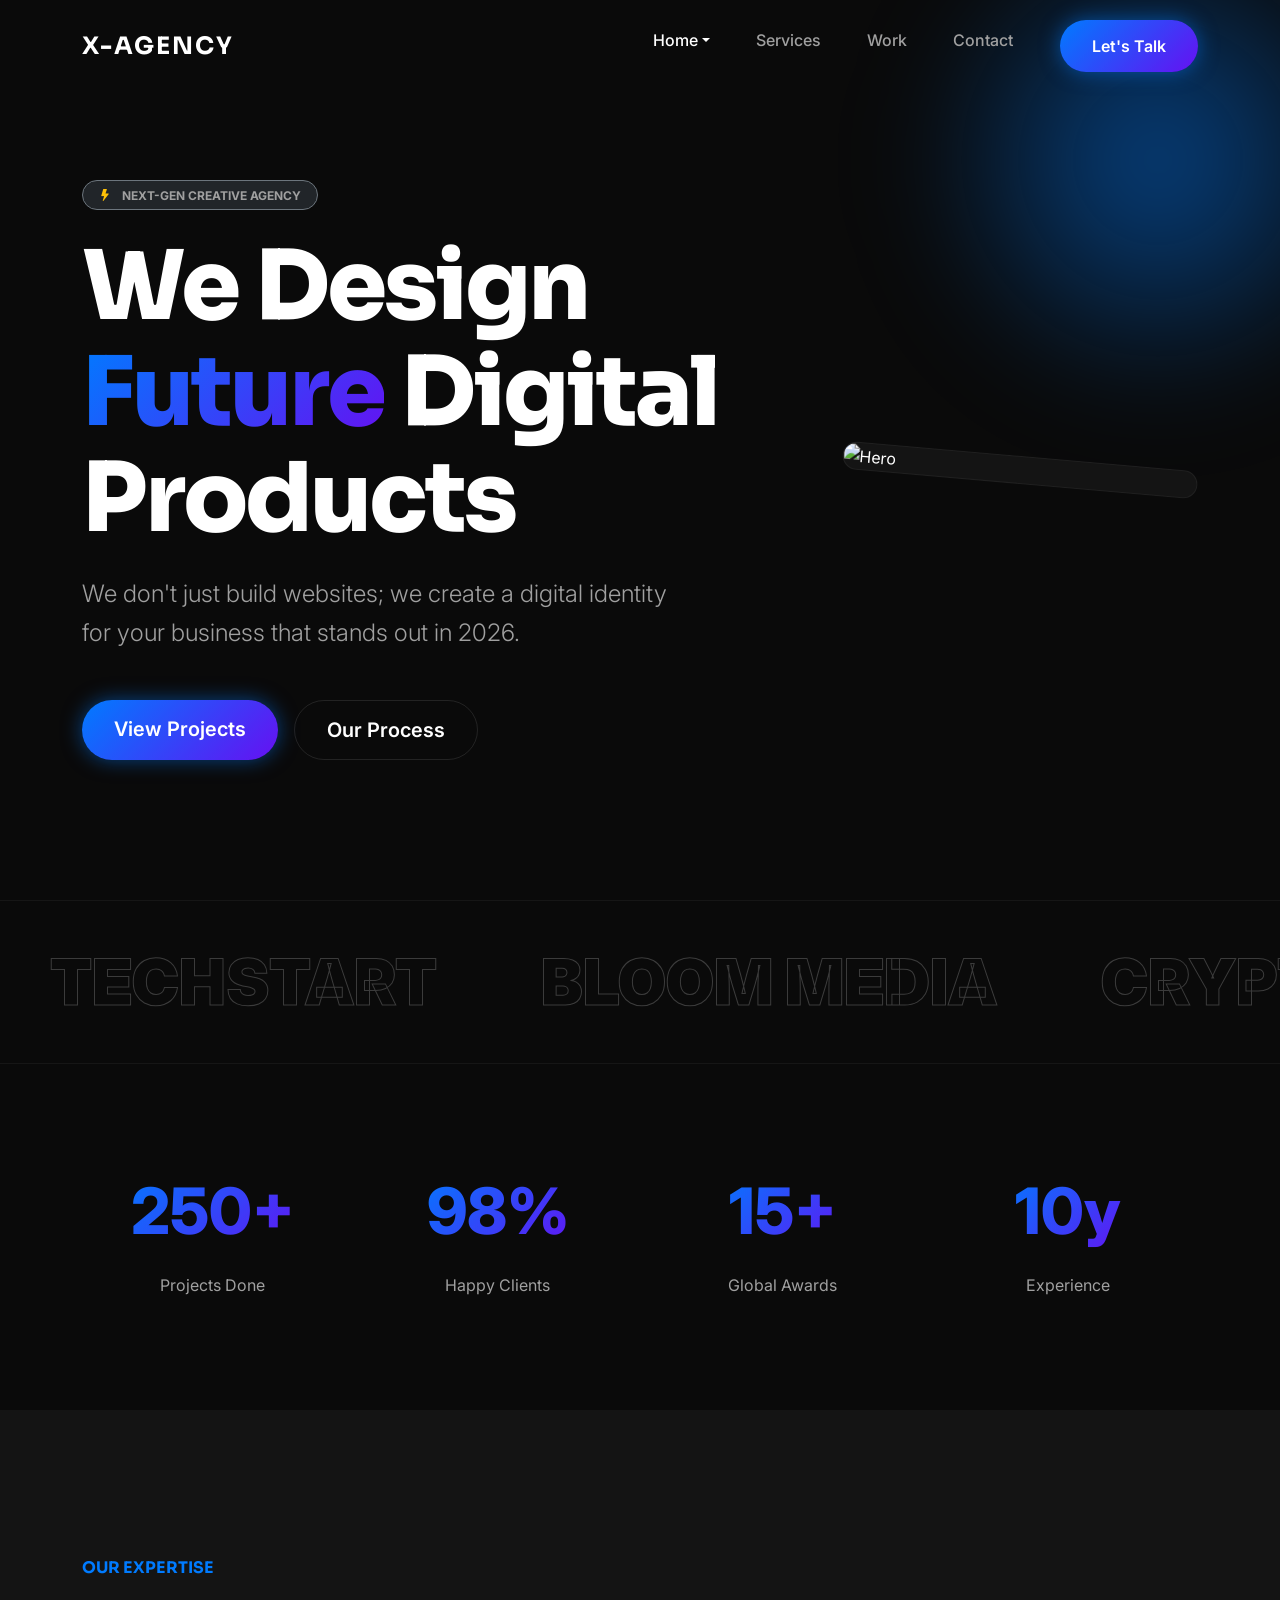
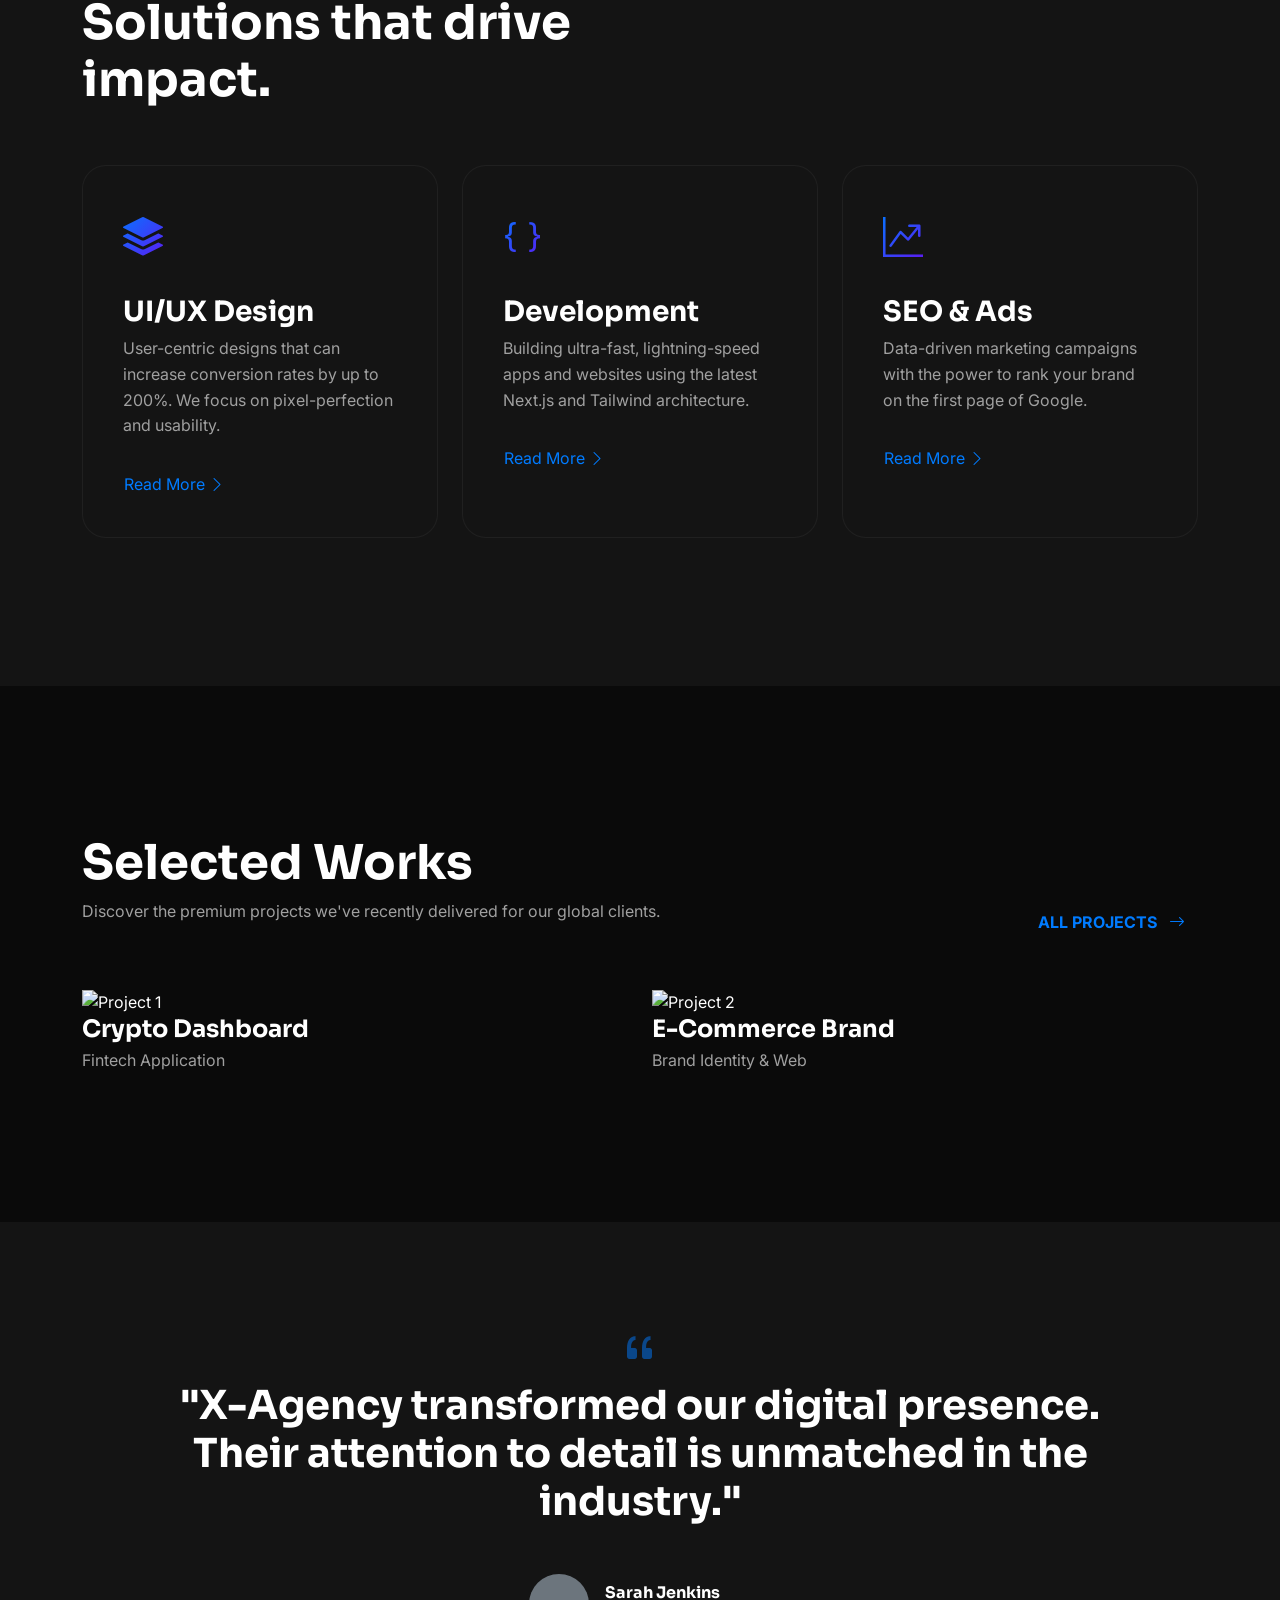
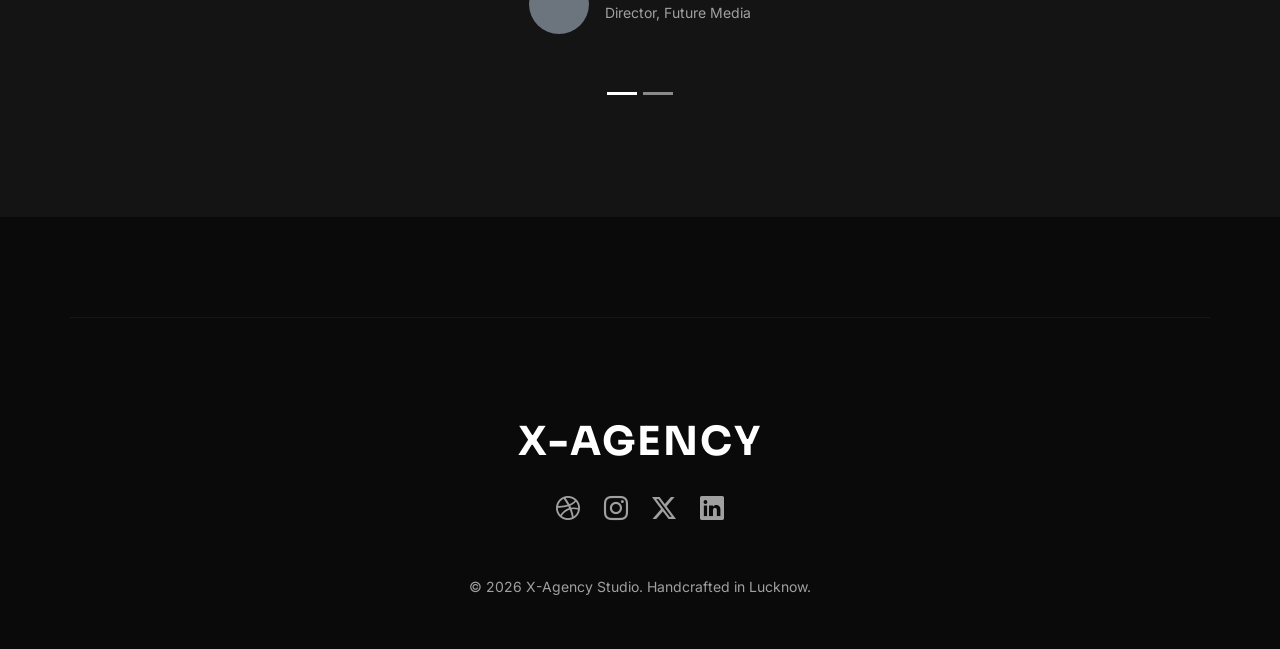
==== index.html @ a98fab05 "pages are created" ====
<!DOCTYPE html>
<html lang="en">
<head>
    <meta charset="UTF-8">
    <meta name="viewport" content="width=device-width, initial-scale=1.0">
    <title>X-Agency | Premium Creative Studio</title>
    
    <!-- Bootstrap 5 CSS (Local) -->
    <link href="assets/vendor/css/bootstrap.min.css" rel="stylesheet">
    
    <!-- Google Fonts: Inter & Sora -->
    <link href="https://fonts.googleapis.com/css2?family=Inter:wght@300;400;600&family=Sora:wght@400;700;800&display=swap" rel="stylesheet">
    
    <!-- Bootstrap Icons -->
    <link rel="stylesheet" href="https://cdn.jsdelivr.net/npm/bootstrap-icons@1.11.1/font/bootstrap-icons.css">

    <!-- Custom CSS (External) -->
    <link rel="stylesheet" href="assets/css/style.css">
</head>
<body>

    <!-- Transparent Navbar -->
    <nav class="navbar navbar-expand-lg fixed-top" id="mainNav">
        <div class="container">
            <a class="navbar-brand" href="index.html">X-AGENCY</a>
            <button class="navbar-toggler border-0 shadow-none" type="button" data-bs-toggle="collapse" data-bs-target="#navbarNav">
                <i class="bi bi-list text-white fs-1"></i>
            </button>
            <div class="collapse navbar-collapse" id="navbarNav">
                <ul class="navbar-nav ms-auto">
                    <li class="nav-item dropdown">
                        <a class="nav-link dropdown-toggle active" href="#" role="button" data-bs-toggle="dropdown">Home</a>
                        <ul class="dropdown-menu">
                            <li><a class="dropdown-item" href="index.html">V1 - Modern Classic</a></li>
                            <li><a class="dropdown-item" href="index-v2.html">V2 - Bold Minimalist</a></li>
                            <li><a class="dropdown-item" href="index-v3.html">V3 - Cyber Tech</a></li>
                        </ul>
                    </li>
                    <li class="nav-item"><a class="nav-link" href="services.html">Services</a></li>
                    <li class="nav-item"><a class="nav-link" href="work.html">Work</a></li>
                    <li class="nav-item"><a class="nav-link" href="contact.html">Contact</a></li>
                    <li class="nav-item ms-lg-4">
                        <a class="btn btn-glow" href="contact.html">Let's Talk</a>
                    </li>
                </ul>
            </div>
        </div>
    </nav>

    <!-- Hero Section -->
    <section class="hero-section" id="home">
        <div class="container">
            <div class="row align-items-center">
                <div class="col-lg-8">
                    <div class="badge bg-dark border border-secondary px-3 py-2 rounded-pill mb-4 text-uppercase fw-bold text-dim reveal">
                        <i class="bi bi-lightning-fill text-warning me-2"></i> Next-Gen Creative Agency
                    </div>
                    <h1 class="hero-title mb-4 reveal">We Design <span class="gradient-text">Future</span> Digital Products</h1>
                    <p class="lead text-dim mb-5 fs-4 reveal" style="max-width: 600px;">
                        We don't just build websites; we create a digital identity for your business that stands out in 2026.
                    </p>
                    <div class="d-flex flex-wrap gap-3 reveal">
                        <a href="work.html" class="btn btn-glow btn-lg">View Projects</a>
                        <a href="services.html" class="btn btn-outline-custom btn-lg">Our Process</a>
                    </div>
                </div>
                <div class="col-lg-4 d-none d-lg-block">
                    <div class="animate-floating">
                        <div class="card-modern p-0 overflow-hidden" style="border-radius: 40px; transform: rotate(5deg);">
                            <img src="https://images.unsplash.com/photo-1581091226825-a6a2a5aee158?auto=format&fit=crop&w=600&q=80" class="img-fluid" alt="Hero">
                        </div>
                    </div>
                </div>
            </div>
        </div>
    </section>

    <!-- Partners Marquee -->
    <div class="marquee-container">
        <div class="marquee-content">
            <span class="marquee-item">TechStart</span>
            <span class="marquee-item">Bloom Media</span>
            <span class="marquee-item">CryptoPay</span>
            <span class="marquee-item">NextGen</span>
            <span class="marquee-item">Vantix</span>
            <span class="marquee-item">CloudNine</span>
            <!-- Repeat for seamless loop -->
            <span class="marquee-item">TechStart</span>
            <span class="marquee-item">Bloom Media</span>
            <span class="marquee-item">CryptoPay</span>
            <span class="marquee-item">NextGen</span>
        </div>
    </div>

    <!-- Stats Section -->
    <section class="py-5">
        <div class="container py-5">
            <div class="row g-4">
                <div class="col-md-3 col-6 reveal">
                    <div class="stat-box">
                        <div class="stat-number gradient-text">250+</div>
                        <p class="text-dim">Projects Done</p>
                    </div>
                </div>
                <div class="col-md-3 col-6 reveal" style="transition-delay: 0.1s;">
                    <div class="stat-box">
                        <div class="stat-number gradient-text">98%</div>
                        <p class="text-dim">Happy Clients</p>
                    </div>
                </div>
                <div class="col-md-3 col-6 reveal" style="transition-delay: 0.2s;">
                    <div class="stat-box">
                        <div class="stat-number gradient-text">15+</div>
                        <p class="text-dim">Global Awards</p>
                    </div>
                </div>
                <div class="col-md-3 col-6 reveal" style="transition-delay: 0.3s;">
                    <div class="stat-box">
                        <div class="stat-number gradient-text">10y</div>
                        <p class="text-dim">Experience</p>
                    </div>
                </div>
            </div>
        </div>
    </section>

    <!-- Services Section -->
    <section id="services" class="bg-card">
        <div class="container py-5">
            <div class="row mb-5 reveal">
                <div class="col-lg-6">
                    <h6 class="text-primary text-uppercase fw-bold mb-3">Our Expertise</h6>
                    <h2 class="display-5 fw-bold">Solutions that drive impact.</h2>
                </div>
            </div>
            <div class="row g-4">
                <div class="col-md-4 reveal">
                    <div class="card-modern">
                        <i class="bi bi-stack icon-gradient"></i>
                        <h3>UI/UX Design</h3>
                        <p class="text-dim">User-centric designs that can increase conversion rates by up to 200%. We focus on pixel-perfection and usability.</p>
                        <a href="services.html" class="btn btn-link text-primary p-0 mt-3 text-decoration-none">Read More <i class="bi bi-chevron-right"></i></a>
                    </div>
                </div>
                <div class="col-md-4 reveal" style="transition-delay: 0.1s;">
                    <div class="card-modern">
                        <i class="bi bi-braces icon-gradient"></i>
                        <h3>Development</h3>
                        <p class="text-dim">Building ultra-fast, lightning-speed apps and websites using the latest Next.js and Tailwind architecture.</p>
                        <a href="services.html" class="btn btn-link text-primary p-0 mt-3 text-decoration-none">Read More <i class="bi bi-chevron-right"></i></a>
                    </div>
                </div>
                <div class="col-md-4 reveal" style="transition-delay: 0.2s;">
                    <div class="card-modern">
                        <i class="bi bi-graph-up-arrow icon-gradient"></i>
                        <h3>SEO & Ads</h3>
                        <p class="text-dim">Data-driven marketing campaigns with the power to rank your brand on the first page of Google.</p>
                        <a href="services.html" class="btn btn-link text-primary p-0 mt-3 text-decoration-none">Read More <i class="bi bi-chevron-right"></i></a>
                    </div>
                </div>
            </div>
        </div>
    </section>

    <!-- Work Section -->
    <section id="work">
        <div class="container py-5">
            <div class="d-flex justify-content-between align-items-end mb-5 reveal">
                <div>
                    <h2 class="display-5 fw-bold">Selected Works</h2>
                    <p class="text-dim">Discover the premium projects we've recently delivered for our global clients.</p>
                </div>
                <a href="work.html" class="btn btn-link text-primary text-decoration-none fw-bold d-none d-md-block">ALL PROJECTS <i class="bi bi-arrow-right ms-2"></i></a>
            </div>
            <div class="row g-4">
                <div class="col-md-6 reveal">
                    <div class="work-box">
                        <img src="https://images.unsplash.com/photo-1460925895917-afdab827c52f?auto=format&fit=crop&w=800&q=80" class="work-img" alt="Project 1">
                        <div class="work-info">
                            <h4 class="mb-1">Crypto Dashboard</h4>
                            <p class="text-dim mb-0">Fintech Application</p>
                        </div>
                    </div>
                </div>
                <div class="col-md-6 reveal" style="transition-delay: 0.2s;">
                    <div class="work-box">
                        <img src="https://images.unsplash.com/photo-1558655146-d09347e92766?auto=format&fit=crop&w=800&q=80" class="work-img" alt="Project 2">
                        <div class="work-info">
                            <h4 class="mb-1">E-Commerce Brand</h4>
                            <p class="text-dim mb-0">Brand Identity & Web</p>
                        </div>
                    </div>
                </div>
            </div>
        </div>
    </section>

    <!-- Testimonials Slider -->
    <section class="py-5 bg-card">
        <div class="container py-5">
            <div id="testimonialCarousel" class="carousel slide" data-bs-ride="carousel">
                <div class="carousel-inner">
                    <div class="carousel-item active">
                        <div class="text-center px-lg-5">
                            <i class="bi bi-quote fs-1 text-primary opacity-50"></i>
                            <h2 class="display-6 fw-bold mb-4">"X-Agency transformed our digital presence. Their attention to detail is unmatched in the industry."</h2>
                            <div class="d-flex align-items-center justify-content-center mt-5">
                                <div class="rounded-circle bg-secondary me-3" style="width: 60px; height: 60px;"></div>
                                <div class="text-start">
                                    <h6 class="mb-0 fw-bold">Sarah Jenkins</h6>
                                    <p class="text-dim small mb-0">Director, Future Media</p>
                                </div>
                            </div>
                        </div>
                    </div>
                    <div class="carousel-item">
                        <div class="text-center px-lg-5">
                            <i class="bi bi-quote fs-1 text-primary opacity-50"></i>
                            <h2 class="display-6 fw-bold mb-4">"The team delivered beyond our expectations. Our revenue increased by 40% after the launch."</h2>
                            <div class="d-flex align-items-center justify-content-center mt-5">
                                <div class="rounded-circle bg-secondary me-3" style="width: 60px; height: 60px;"></div>
                                <div class="text-start">
                                    <h6 class="mb-0 fw-bold">Mark Thompson</h6>
                                    <p class="text-dim small mb-0">Founder, NeoBank</p>
                                </div>
                            </div>
                        </div>
                    </div>
                </div>
                <div class="carousel-indicators position-relative mt-5">
                    <button type="button" data-bs-target="#testimonialCarousel" data-bs-slide-to="0" class="active"></button>
                    <button type="button" data-bs-target="#testimonialCarousel" data-bs-slide-to="1"></button>
                </div>
            </div>
        </div>
    </section>

    <!-- Footer -->
    <footer class="container text-center">
        <h2 class="navbar-brand fs-1 mb-4">X-AGENCY</h2>
        <div class="mb-5 d-flex justify-content-center gap-4">
            <a href="#" class="text-dim fs-4"><i class="bi bi-dribbble"></i></a>
            <a href="#" class="text-dim fs-4"><i class="bi bi-instagram"></i></a>
            <a href="#" class="text-dim fs-4"><i class="bi bi-twitter-x"></i></a>
            <a href="#" class="text-dim fs-4"><i class="bi bi-linkedin"></i></a>
        </div>
        <p class="text-dim small mb-0">&copy; 2026 X-Agency Studio. Handcrafted in Lucknow.</p>
    </footer>

    <!-- Scripts -->
    <script src="assets/vendor/js/jquery.min.js"></script>
    <script src="assets/vendor/js/bootstrap.bundle.min.js"></script>
    <script src="assets/js/script.js"></script>
</body>
</html>
---- assets/css/style.css ----
/* 
--------------------------------------------------------------------------------
[Table of contents]
1. Variables & Base
2. Typography
3. Global Utilities
4. Components (Buttons, Cards, Badges)
5. Animations
6. Layout Sections (Navbar, Hero, Footer)
7. Specific Variants (Minimalist, Cyber)
8. Responsive
--------------------------------------------------------------------------------
*/

:root {
    --bg-dark: #0a0a0a;
    --bg-card: #141414;
    --primary: #007bff;
    --primary-glow: rgba(0, 123, 255, 0.5);
    --secondary: #6610f2;
    --text-main: #ffffff;
    --text-dim: #a0a0a0;
    --gradient: linear-gradient(135deg, #007bff 0%, #6610f2 100%);
    --font-main: 'Inter', sans-serif;
    --font-heading: 'Sora', sans-serif;
    --transition: all 0.4s cubic-bezier(0.165, 0.84, 0.44, 1);
    --border: rgba(255, 255, 255, 0.05);
}

/* 1. Variables & Base */
* {
    margin: 0;
    padding: 0;
    box-sizing: border-box;
}

body {
    background-color: var(--bg-dark);
    color: var(--text-main);
    font-family: var(--font-main);
    overflow-x: hidden;
    line-height: 1.6;
}

/* Noise Texture Overlay */
body::before {
    content: "";
    position: fixed;
    top: 0; left: 0; width: 100%; height: 100%;
    background-image: url("https://grainy-gradients.vercel.app/noise.svg");
    opacity: 0.05;
    z-index: 9999;
    pointer-events: none;
}

/* 2. Typography */
h1, h2, h3, h4, h5, h6, .navbar-brand {
    font-family: var(--font-heading);
    font-weight: 700;
}

.gradient-text {
    background: var(--gradient);
    -webkit-background-clip: text;
    -webkit-text-fill-color: transparent;
    display: inline-block;
}

.text-dim { color: var(--text-dim) !important; }
.text-primary { color: var(--primary) !important; }

/* 3. Global Utilities */
section { padding: 100px 0; }
.bg-card { background-color: var(--bg-card); }
.py-10 { padding-top: 100px; padding-bottom: 100px; }

/* 4. Components */
/* Navbar */
.navbar {
    padding: 20px 0;
    transition: var(--transition);
    background: transparent;
}

.navbar.scrolled {
    padding: 15px 0;
    background: rgba(10, 10, 10, 0.8);
    backdrop-filter: blur(15px);
    border-bottom: 1px solid var(--border);
}

.navbar-brand {
    font-size: 1.5rem;
    letter-spacing: 2px;
    color: #fff !important;
}

/* Dropdown on Hover */
@media (min-width: 992px) {
    .nav-item.dropdown:hover .dropdown-menu {
        display: block;
        margin-top: 0;
        opacity: 1;
        visibility: visible;
        transform: translateY(0);
    }
    
    .dropdown-menu {
        display: block;
        opacity: 0;
        visibility: hidden;
        transform: translateY(10px);
        transition: var(--transition);
        background: var(--bg-card);
        border: 1px solid var(--border);
        border-radius: 12px;
        padding: 10px;
    }
}

.dropdown-item {
    color: var(--text-dim);
    border-radius: 8px;
    padding: 10px 20px;
    transition: var(--transition);
}

.dropdown-item:hover {
    background: var(--gradient);
    color: white;
}

.nav-link {
    color: var(--text-dim) !important;
    font-weight: 500;
    margin: 0 15px;
    transition: var(--transition);
}

.nav-link:hover, .nav-link.active {
    color: var(--text-main) !important;
}

/* Buttons */
.btn-glow {
    background: var(--gradient);
    color: white;
    border: none;
    padding: 14px 32px;
    border-radius: 50px;
    font-weight: 600;
    transition: var(--transition);
    box-shadow: 0 0 20px var(--primary-glow);
    position: relative;
    z-index: 1;
}

.btn-glow:hover {
    transform: translateY(-3px);
    box-shadow: 0 0 30px var(--primary-glow);
    color: white;
}

.btn-outline-custom {
    border: 1px solid rgba(255, 255, 255, 0.1);
    color: white;
    padding: 14px 32px;
    border-radius: 50px;
    font-weight: 600;
    transition: var(--transition);
}

.btn-outline-custom:hover {
    background: rgba(255, 255, 255, 0.05);
    border-color: rgba(255, 255, 255, 0.3);
    color: white;
}

/* Cards */
.card-modern {
    background: var(--bg-card);
    border: 1px solid var(--border);
    padding: 40px;
    border-radius: 24px;
    height: 100%;
    transition: var(--transition);
    position: relative;
    overflow: hidden;
}

.card-modern:hover {
    transform: translateY(-10px);
    border-color: rgba(0, 123, 255, 0.3);
    box-shadow: 0 20px 40px rgba(0, 0, 0, 0.4);
}

.card-modern::after {
    content: "";
    position: absolute;
    top: -50%; right: -50%; width: 100%; height: 100%;
    background: radial-gradient(circle, var(--primary-glow) 0%, transparent 70%);
    opacity: 0;
    transition: var(--transition);
}

.card-modern:hover::after { opacity: 0.1; }

.icon-gradient {
    font-size: 2.5rem;
    background: var(--gradient);
    -webkit-background-clip: text;
    -webkit-text-fill-color: transparent;
    margin-bottom: 25px;
    display: inline-block;
}

/* 5. Animations */
.reveal {
    opacity: 0;
    transform: translateY(30px);
    transition: all 0.8s ease-out;
}

.reveal.active {
    opacity: 1;
    transform: translateY(0);
}

@keyframes floating {
    0% { transform: translateY(0px); }
    50% { transform: translateY(-15px); }
    100% { transform: translateY(0px); }
}

.animate-floating { animation: floating 3s ease-in-out infinite; }

@keyframes marquee {
    0% { transform: translateX(0); }
    100% { transform: translateX(-50%); }
}

.marquee-container {
    overflow: hidden;
    white-space: nowrap;
    padding: 30px 0;
    border-top: 1px solid var(--border);
    border-bottom: 1px solid var(--border);
}

.marquee-content {
    display: inline-block;
    animation: marquee 20s linear infinite;
}

.marquee-item {
    display: inline-block;
    padding: 0 50px;
    font-size: 4rem;
    font-weight: 900;
    text-transform: uppercase;
    opacity: 0.2;
    -webkit-text-stroke: 1px white;
    color: transparent;
}

/* 6. Layout Sections */
/* Hero V1 */
.hero-section {
    min-height: 100vh;
    display: flex;
    align-items: center;
    padding-top: 140px;
    padding-bottom: 100px;
    position: relative;
    overflow: hidden;
}

.hero-section::before {
    content: '';
    position: absolute;
    top: -10%; right: -10%; width: 500px; height: 500px;
    background: radial-gradient(circle, var(--primary-glow) 0%, transparent 70%);
    z-index: -1;
    filter: blur(50px);
}

.hero-title {
    font-size: clamp(3.5rem, 8vw, 6rem);
    line-height: 1.1;
    letter-spacing: -3px;
    font-weight: 900;
}

/* 7. Specific Variants */
/* Minimalist V2 (Moved from index-v2.html) */
.hero-v2 {
    height: 100vh;
    display: flex;
    align-items: center;
    justify-content: center;
    text-align: center;
    background: radial-gradient(circle at center, #1a1a1a 0%, #0a0a0a 100%);
}

.hero-v2 h1 {
    font-size: clamp(3.5rem, 12vw, 8rem);
    font-weight: 900;
    line-height: 0.9;
    letter-spacing: -4px;
    text-transform: uppercase;
}

.floating-badge {
    display: inline-block;
    background: rgba(255,255,255,0.05);
    border: 1px solid rgba(255,255,255,0.1);
    padding: 10px 20px;
    border-radius: 50px;
    backdrop-filter: blur(5px);
    margin-bottom: 30px;
}

/* Cyber Tech V3 */
.hero-v3 {
    height: 100vh;
    display: flex;
    align-items: center;
    position: relative;
    background-image: 
        linear-gradient(rgba(0, 123, 255, 0.05) 1px, transparent 1px),
        linear-gradient(90deg, rgba(0, 123, 255, 0.05) 1px, transparent 1px);
    background-size: 50px 50px;
}

.cyber-accent {
    color: #00ffcc;
    text-shadow: 0 0 10px rgba(0, 255, 204, 0.5);
}

.tech-card {
    border: 1px solid #00ffcc22;
    background: rgba(0, 255, 204, 0.02);
}

.tech-card:hover {
    border-color: #00ffcc;
    box-shadow: 0 0 20px rgba(0, 255, 204, 0.2);
}

/* Stats */
.stat-box {
    text-align: center;
}

.stat-number {
    font-size: 4rem;
    font-weight: 800;
    margin-bottom: 10px;
}

/* Footer */
footer {
    padding: 100px 0 50px;
    border-top: 1px solid var(--border);
    margin-top: 100px;
}

/* 8. Responsive */
@media (max-width: 991px) {
    .navbar-collapse {
        background: var(--bg-card);
        margin-top: 20px;
        padding: 20px;
        border-radius: 15px;
        border: 1px solid var(--border);
    }
    
    .hero-title { font-size: 3.5rem; }
    .hero-v2 h1 { font-size: 3.5rem; }
    .marquee-item { font-size: 2.5rem; }
}
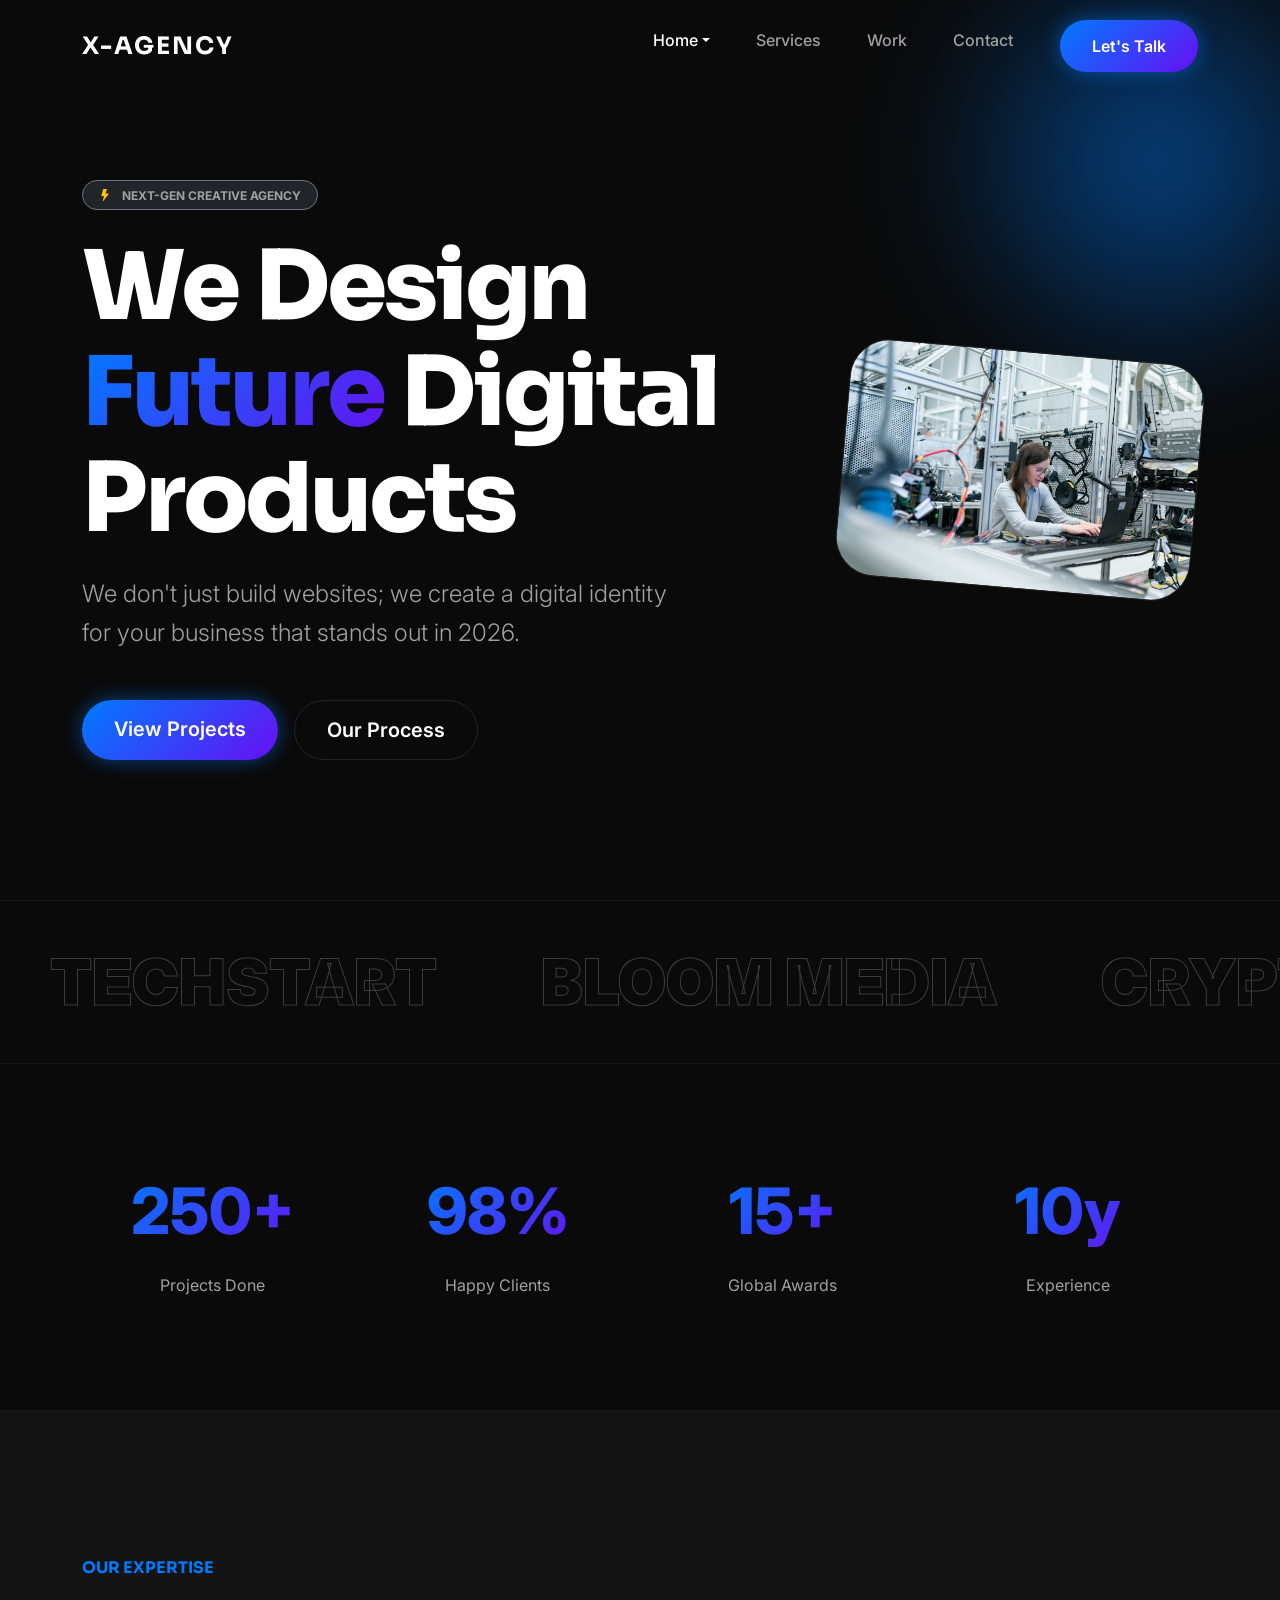
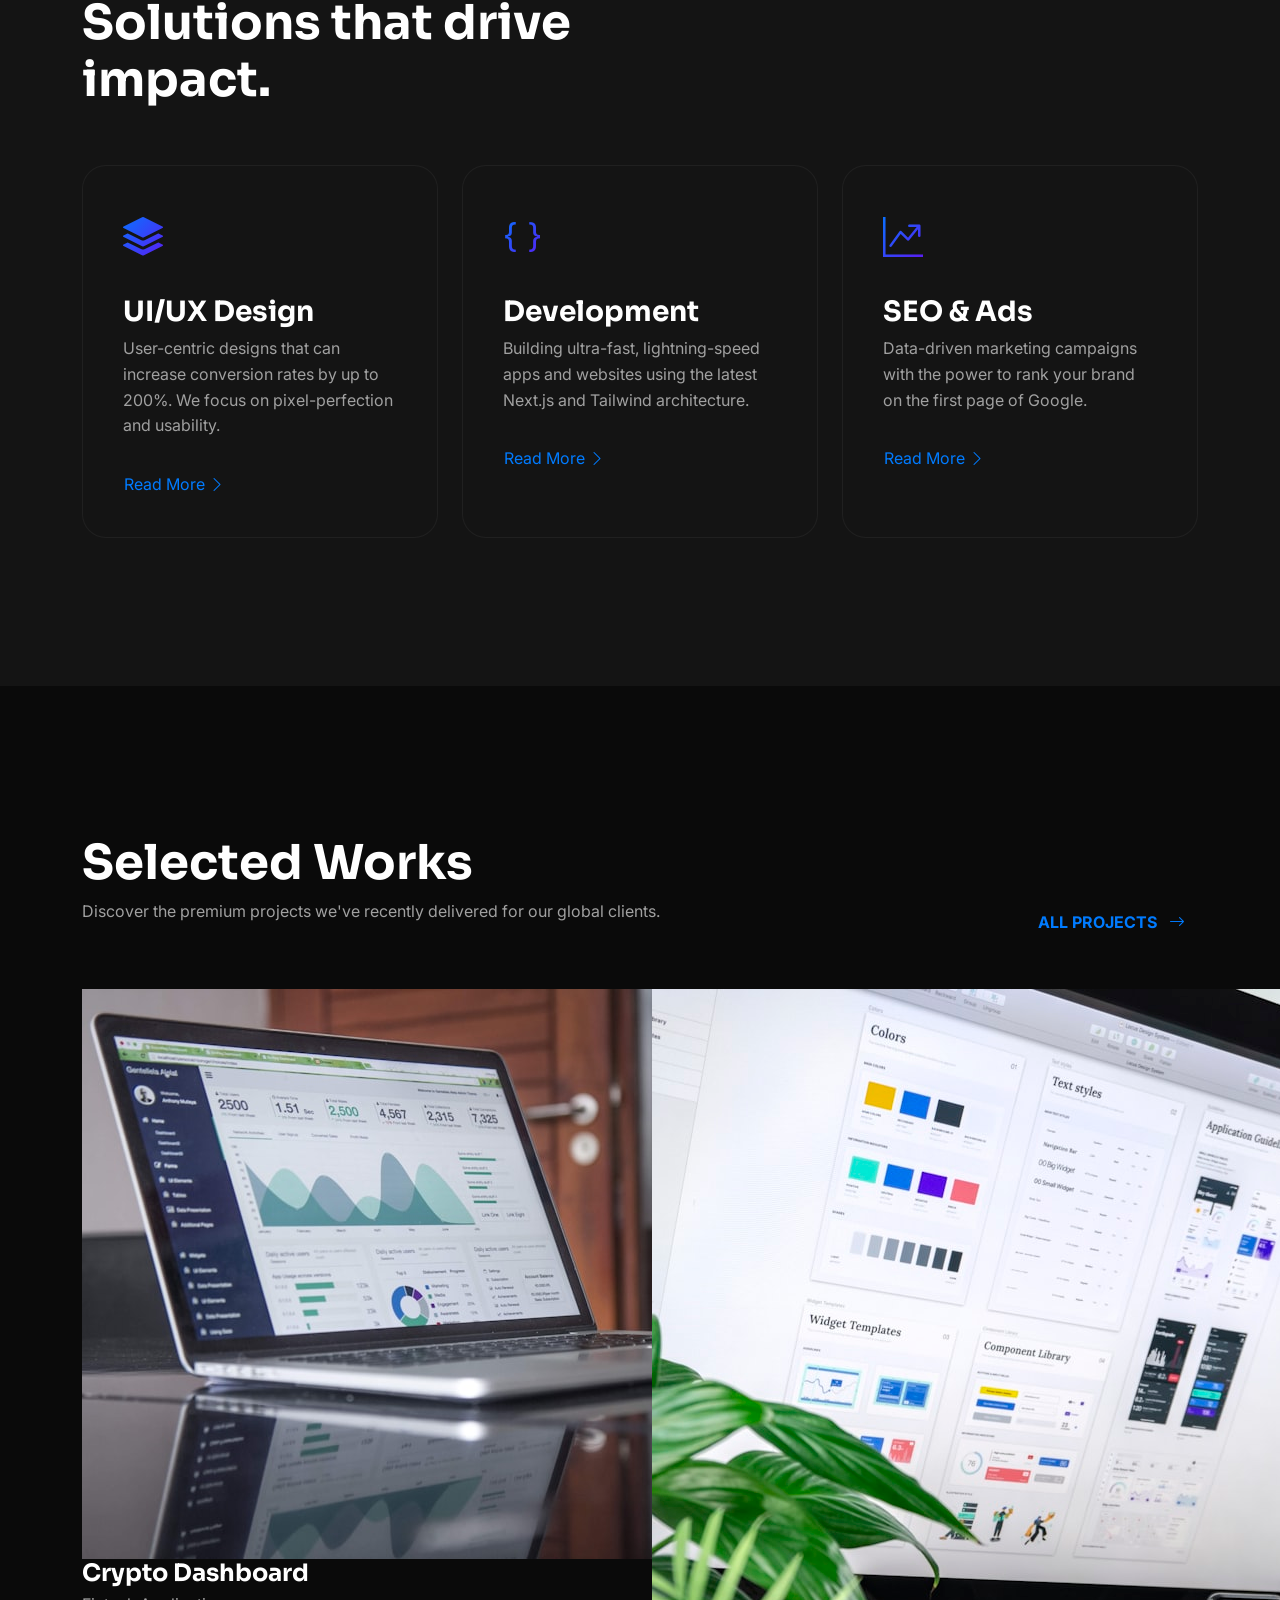
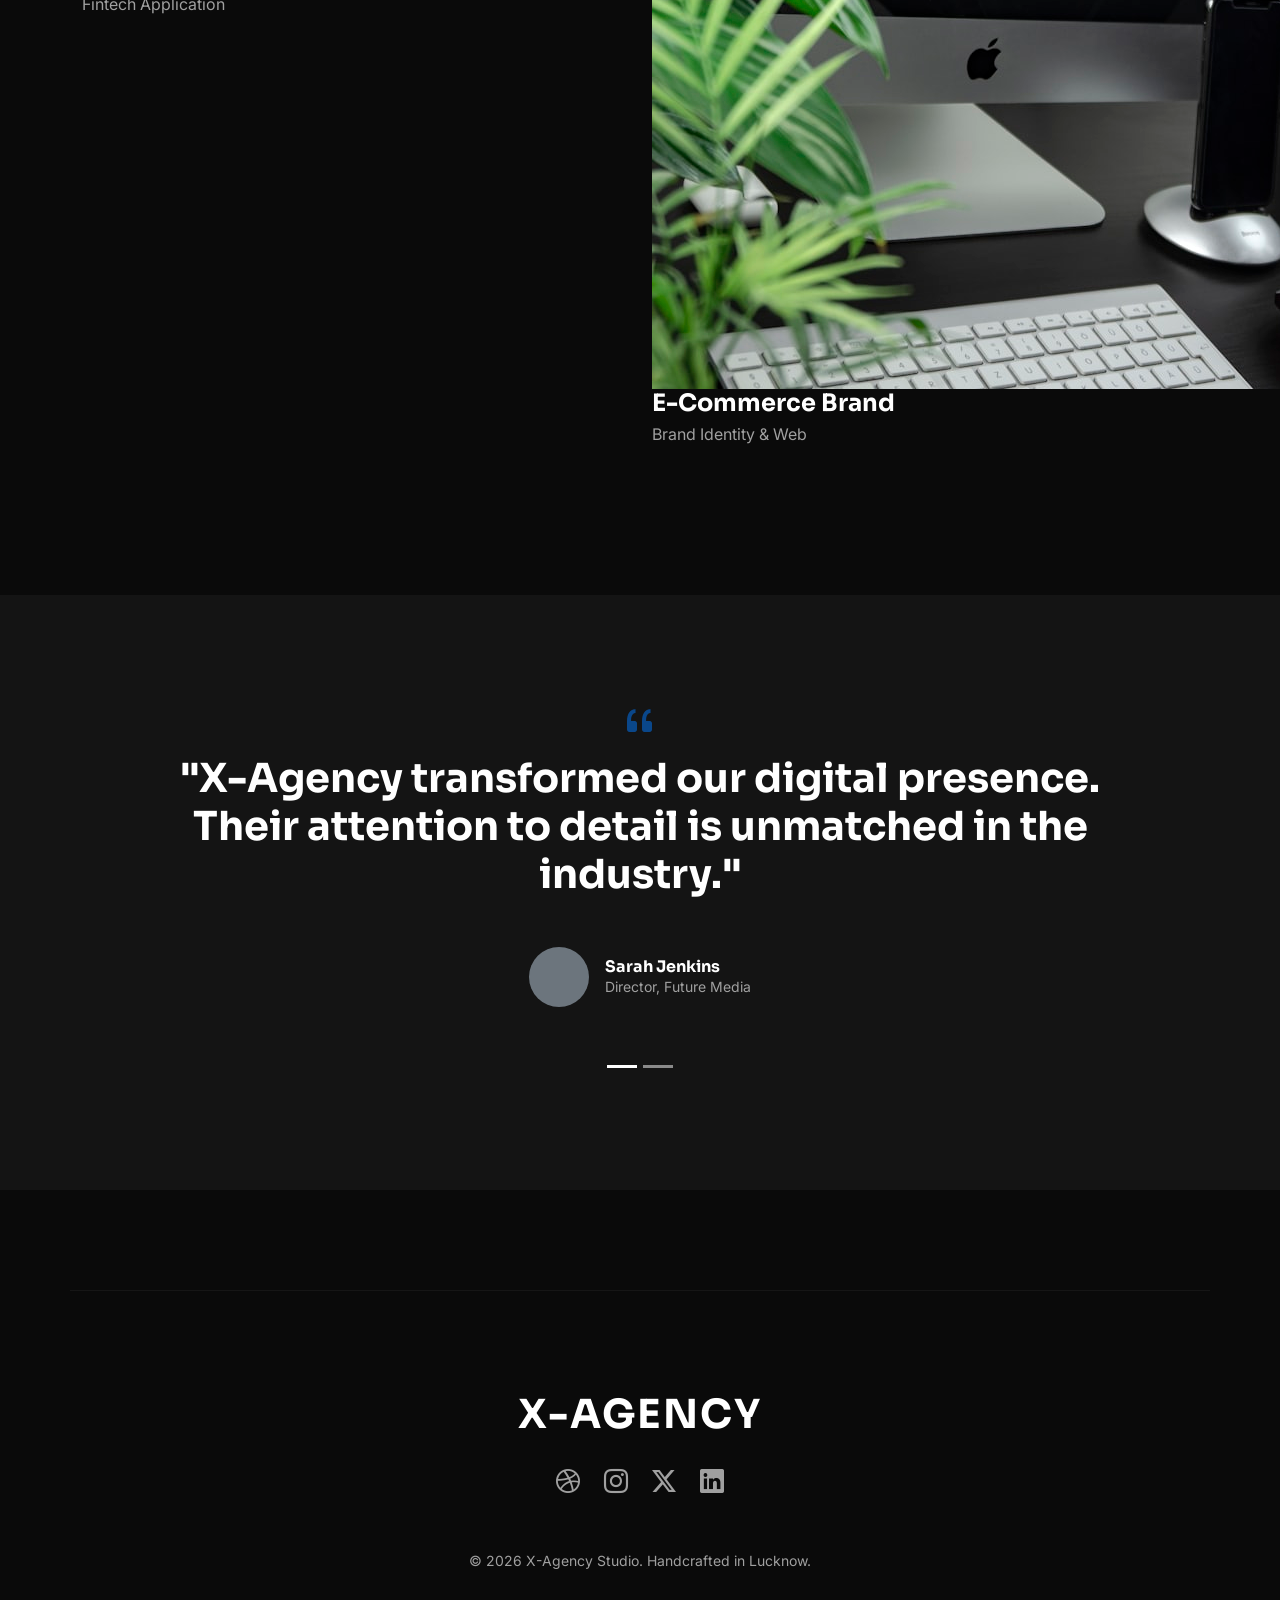
==== commit 475d9bb3: "images added" ====
--- a/index.html
+++ b/index.html
@@ -67,7 +67,7 @@
                 <div class="col-lg-4 d-none d-lg-block">
                     <div class="animate-floating">
                         <div class="card-modern p-0 overflow-hidden" style="border-radius: 40px; transform: rotate(5deg);">
-                            <img src="https://images.unsplash.com/photo-1581091226825-a6a2a5aee158?auto=format&fit=crop&w=600&q=80" class="img-fluid" alt="Hero">
+                            <img src="assets/img/hero-v1.jpg" class="img-fluid" alt="Hero">
                         </div>
                     </div>
                 </div>
@@ -175,7 +175,7 @@
             <div class="row g-4">
                 <div class="col-md-6 reveal">
                     <div class="work-box">
-                        <img src="https://images.unsplash.com/photo-1460925895917-afdab827c52f?auto=format&fit=crop&w=800&q=80" class="work-img" alt="Project 1">
+                        <img src="assets/img/project-1.jpg" class="work-img" alt="Project 1">
                         <div class="work-info">
                             <h4 class="mb-1">Crypto Dashboard</h4>
                             <p class="text-dim mb-0">Fintech Application</p>
@@ -184,7 +184,7 @@
                 </div>
                 <div class="col-md-6 reveal" style="transition-delay: 0.2s;">
                     <div class="work-box">
-                        <img src="https://images.unsplash.com/photo-1558655146-d09347e92766?auto=format&fit=crop&w=800&q=80" class="work-img" alt="Project 2">
+                        <img src="assets/img/project-2.jpg" class="work-img" alt="Project 2">
                         <div class="work-info">
                             <h4 class="mb-1">E-Commerce Brand</h4>
                             <p class="text-dim mb-0">Brand Identity & Web</p>
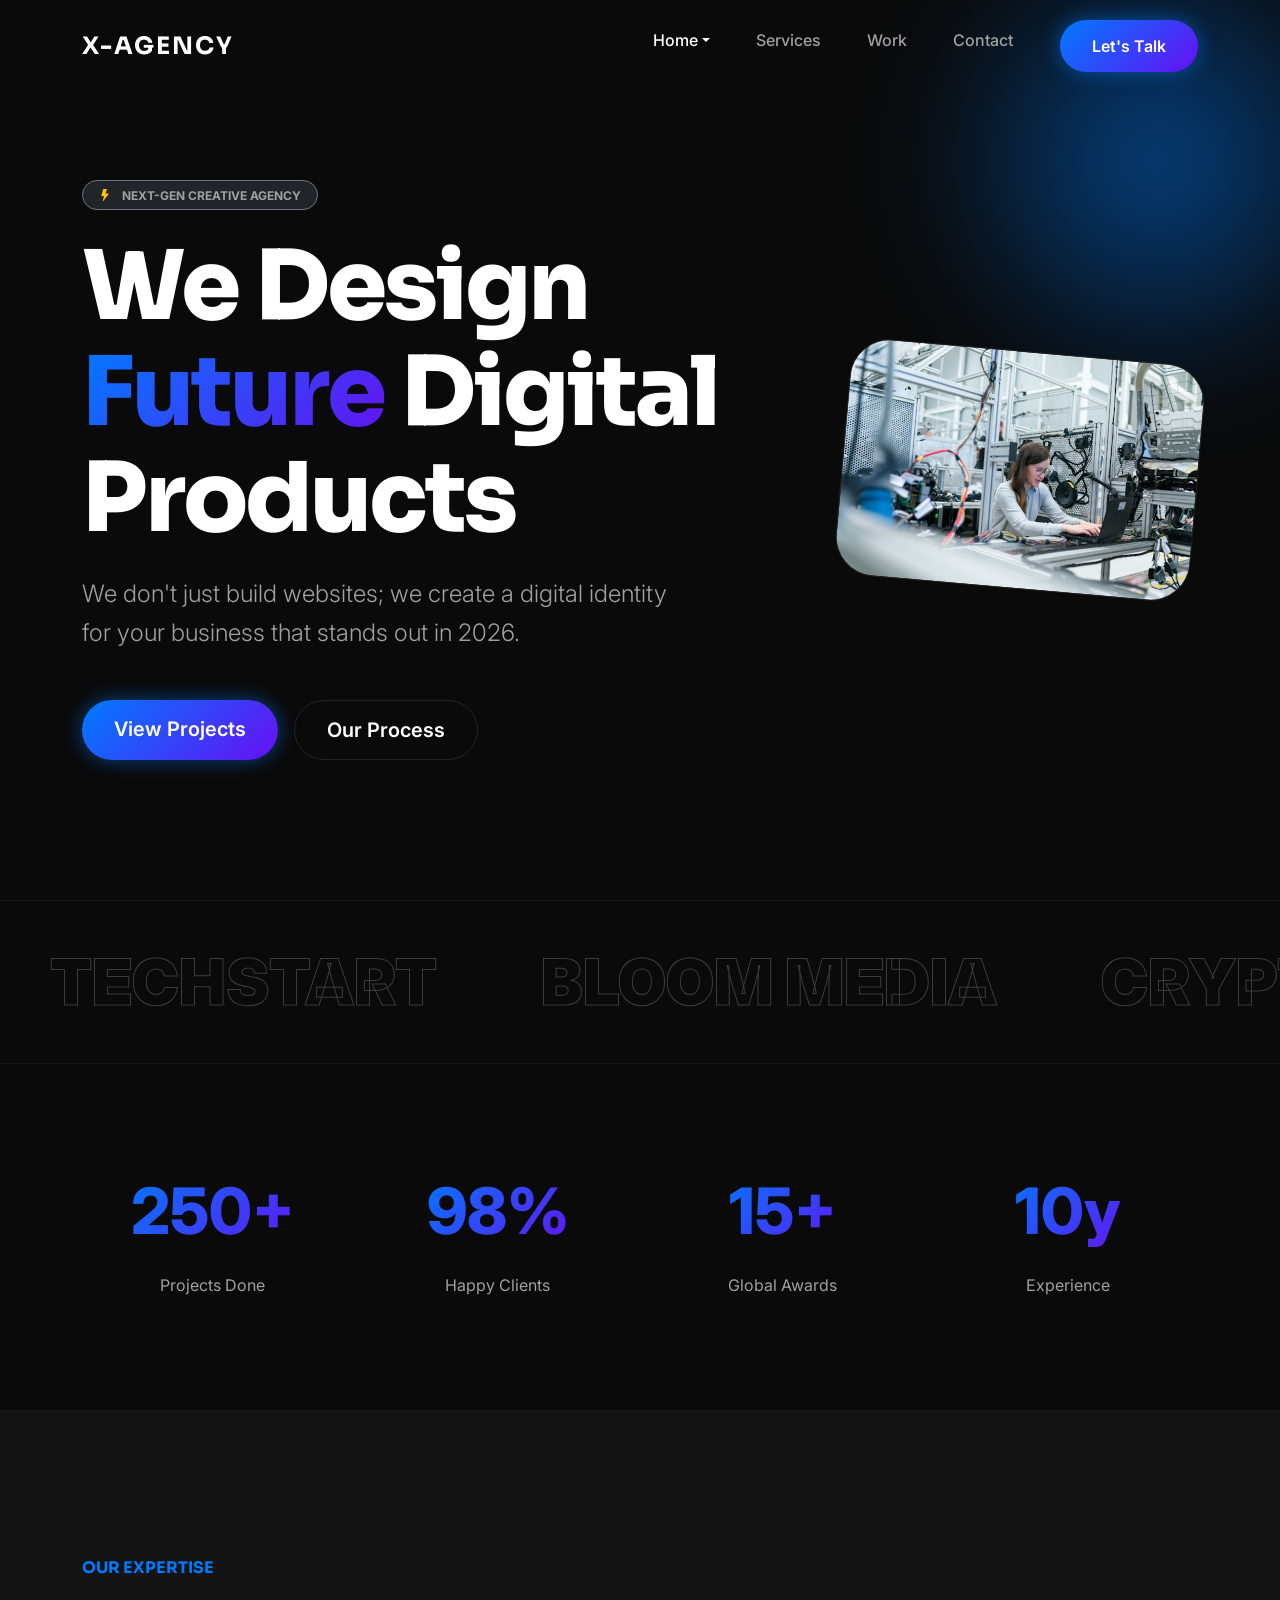
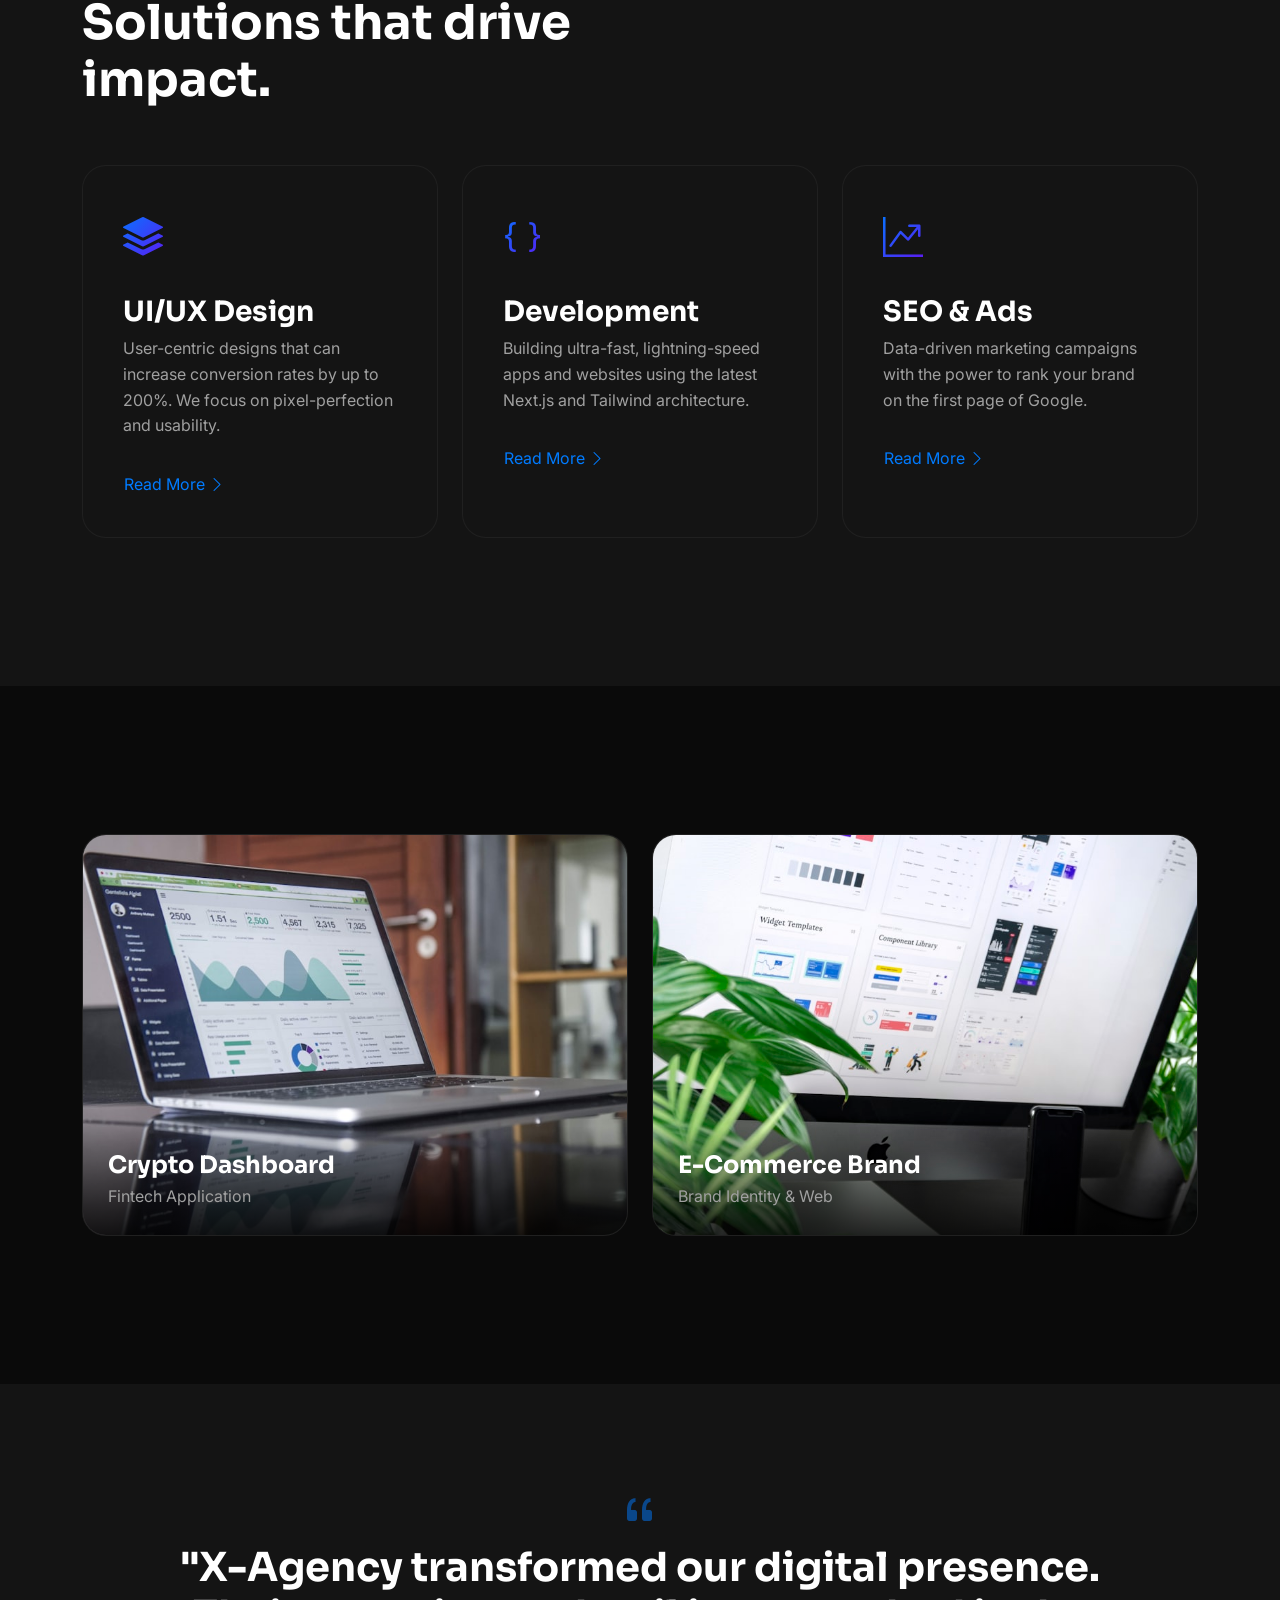
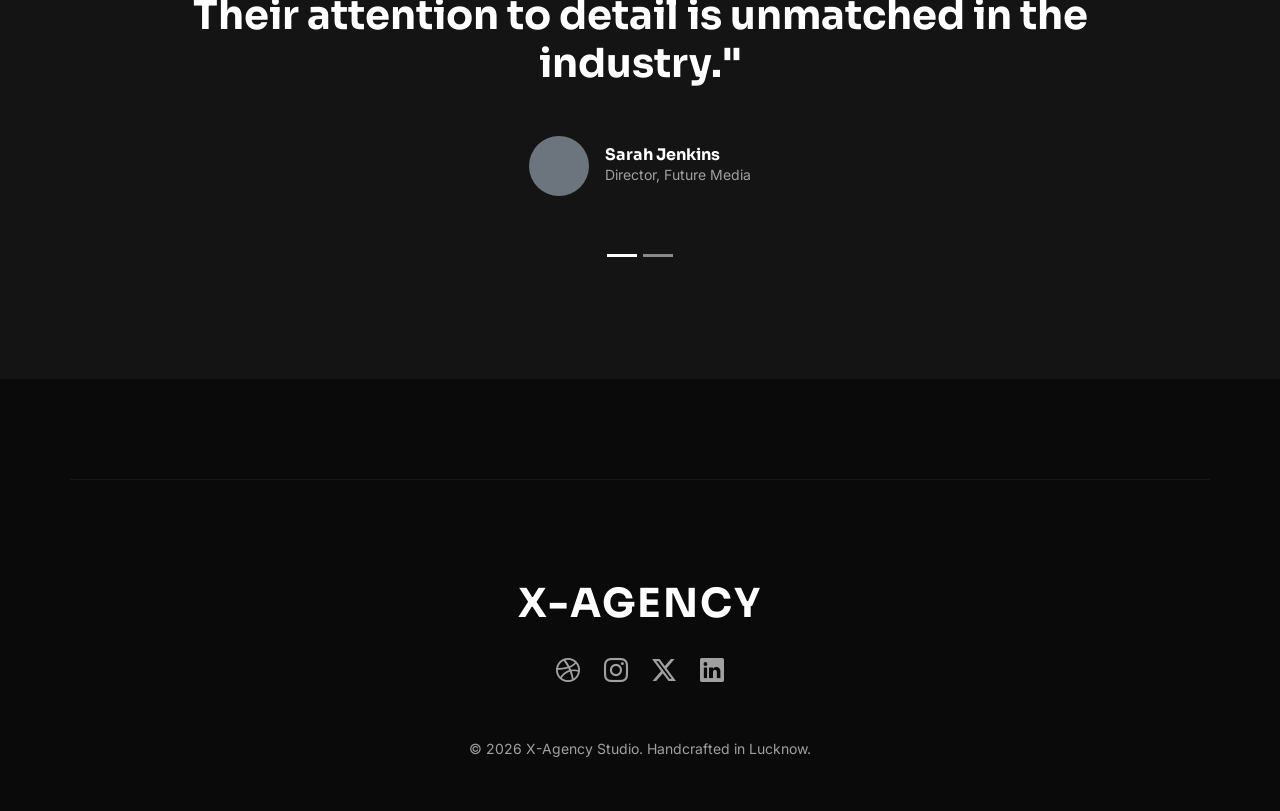
==== commit 3f1777a5: "images responsive" ====
--- a/index.html
+++ b/index.html
@@ -165,13 +165,6 @@
     <!-- Work Section -->
     <section id="work">
         <div class="container py-5">
-            <div class="d-flex justify-content-between align-items-end mb-5 reveal">
-                <div>
-                    <h2 class="display-5 fw-bold">Selected Works</h2>
-                    <p class="text-dim">Discover the premium projects we've recently delivered for our global clients.</p>
-                </div>
-                <a href="work.html" class="btn btn-link text-primary text-decoration-none fw-bold d-none d-md-block">ALL PROJECTS <i class="bi bi-arrow-right ms-2"></i></a>
-            </div>
             <div class="row g-4">
                 <div class="col-md-6 reveal">
                     <div class="work-box">
--- a/assets/css/style.css
+++ b/assets/css/style.css
@@ -358,6 +358,42 @@
     margin-bottom: 10px;
 }
 
+/* Work Section */
+.work-box {
+    position: relative;
+    border-radius: 24px;
+    overflow: hidden;
+    background: var(--bg-card);
+    transition: var(--transition);
+    border: 1px solid var(--border);
+}
+
+.work-box:hover {
+    transform: translateY(-10px);
+    border-color: var(--primary);
+    box-shadow: 0 20px 40px rgba(0, 0, 0, 0.5);
+}
+
+.work-img {
+    width: 100%;
+    height: 400px;
+    object-fit: cover;
+    transition: var(--transition);
+}
+
+.work-box:hover .work-img {
+    transform: scale(1.05);
+}
+
+.work-info {
+    padding: 25px;
+    background: linear-gradient(to top, rgba(0,0,0,0.8) 0%, transparent 100%);
+    position: absolute;
+    bottom: 0;
+    left: 0;
+    width: 100%;
+}
+
 /* Footer */
 footer {
     padding: 100px 0 50px;
@@ -367,6 +403,9 @@
 
 /* 8. Responsive */
 @media (max-width: 991px) {
+    section { padding: 60px 0; }
+    .container { padding-left: 20px; padding-right: 20px; }
+    
     .navbar-collapse {
         background: var(--bg-card);
         margin-top: 20px;
@@ -375,7 +414,19 @@
         border: 1px solid var(--border);
     }
     
-    .hero-title { font-size: 3.5rem; }
-    .hero-v2 h1 { font-size: 3.5rem; }
-    .marquee-item { font-size: 2.5rem; }
-}
+    .hero-title { font-size: 3rem; }
+    .hero-v2 h1 { font-size: 3rem; }
+    .marquee-item { font-size: 2rem; }
+    .stat-number { font-size: 3rem; }
+    
+    .work-img { height: 300px; }
+}
+
+@media (max-width: 576px) {
+    .hero-title { font-size: 2.5rem; }
+    .display-3 { font-size: 2.5rem !important; }
+    .display-4 { font-size: 2.2rem !important; }
+    .display-5 { font-size: 2rem !important; }
+    
+    .work-img { height: 250px; }
+}
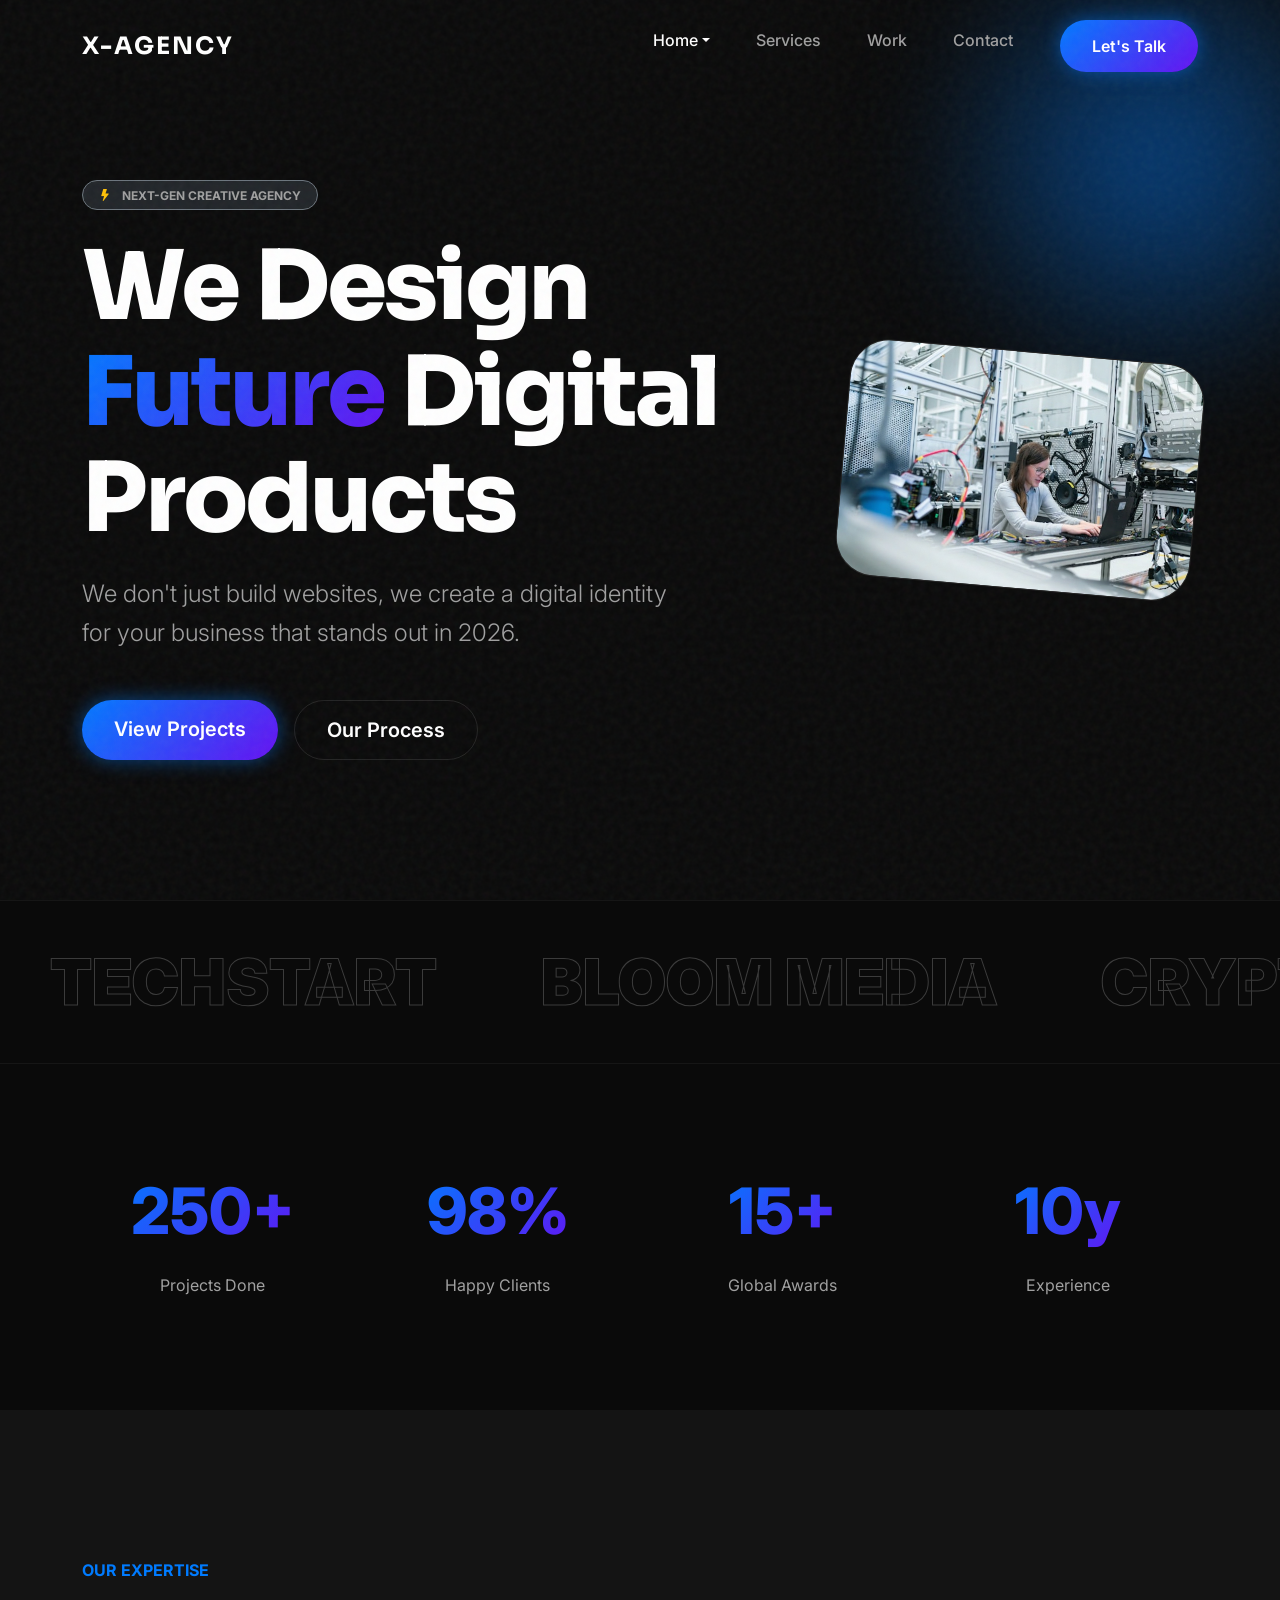
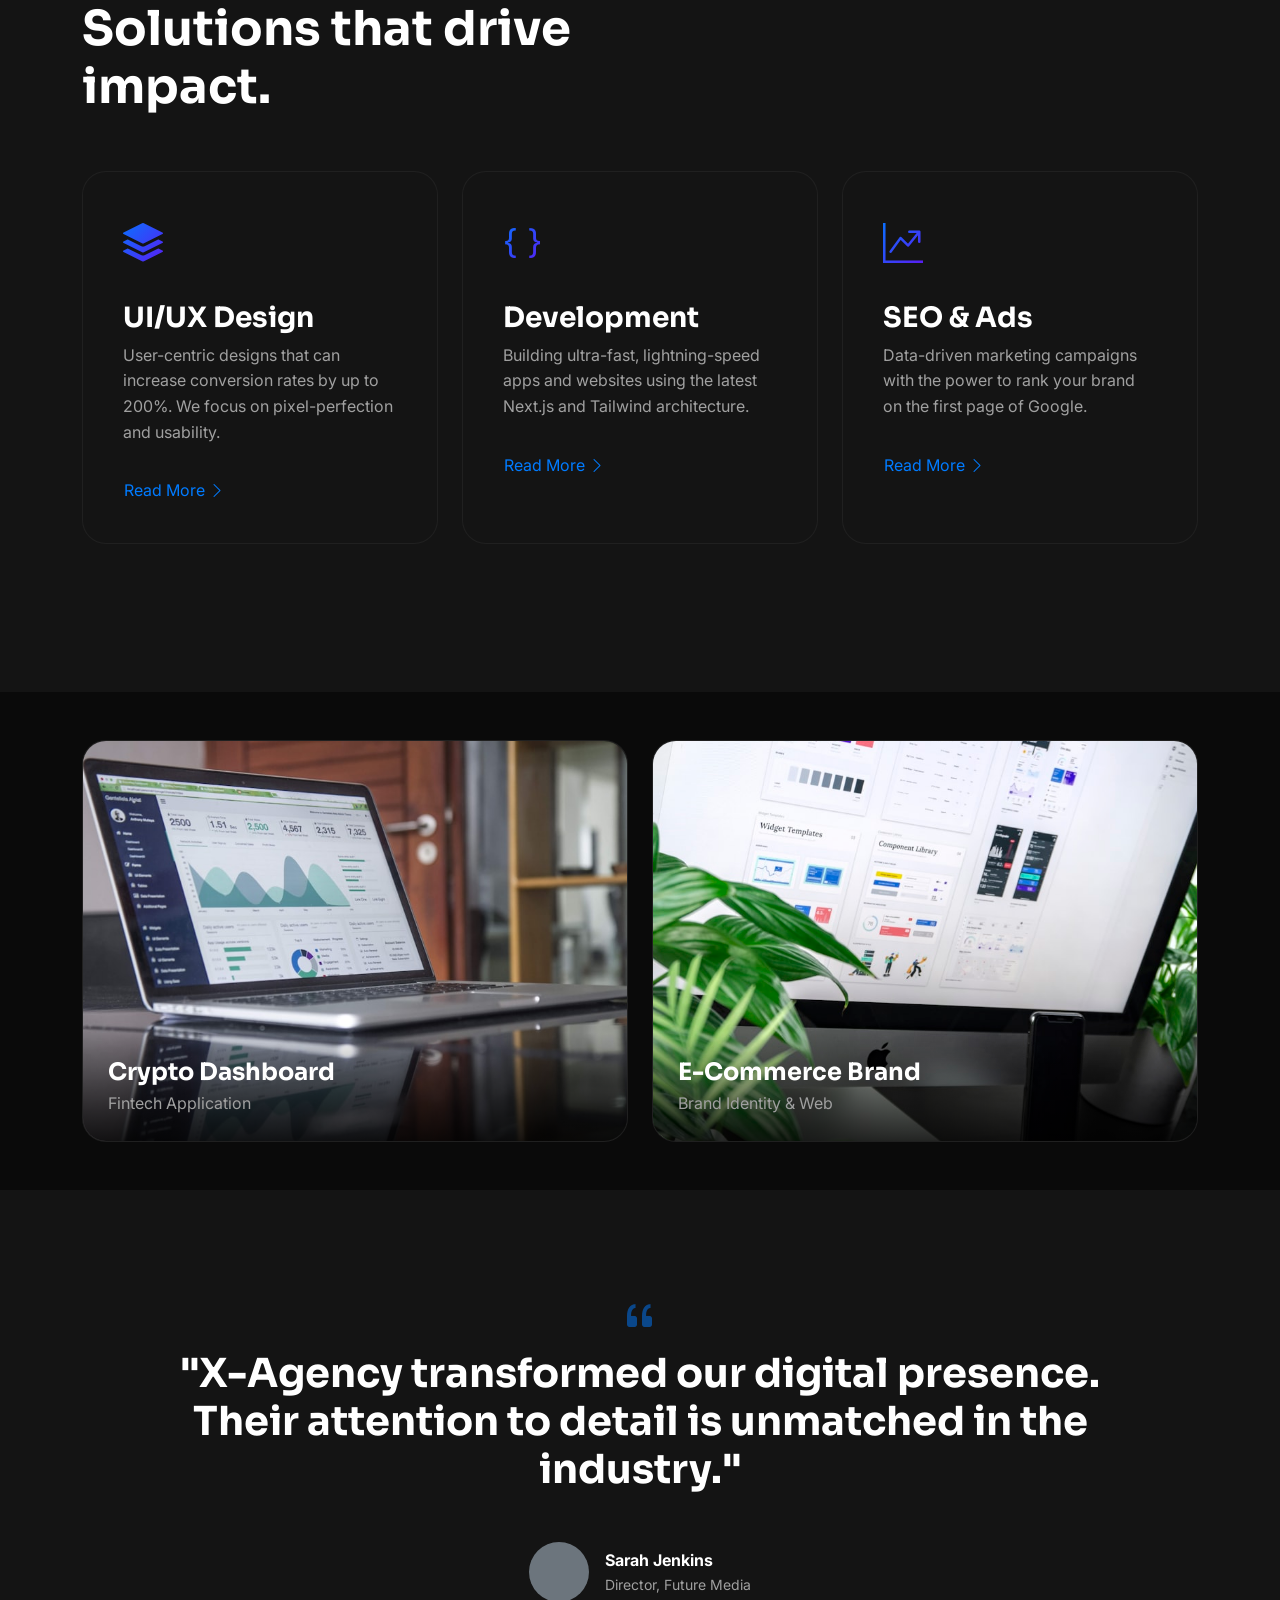
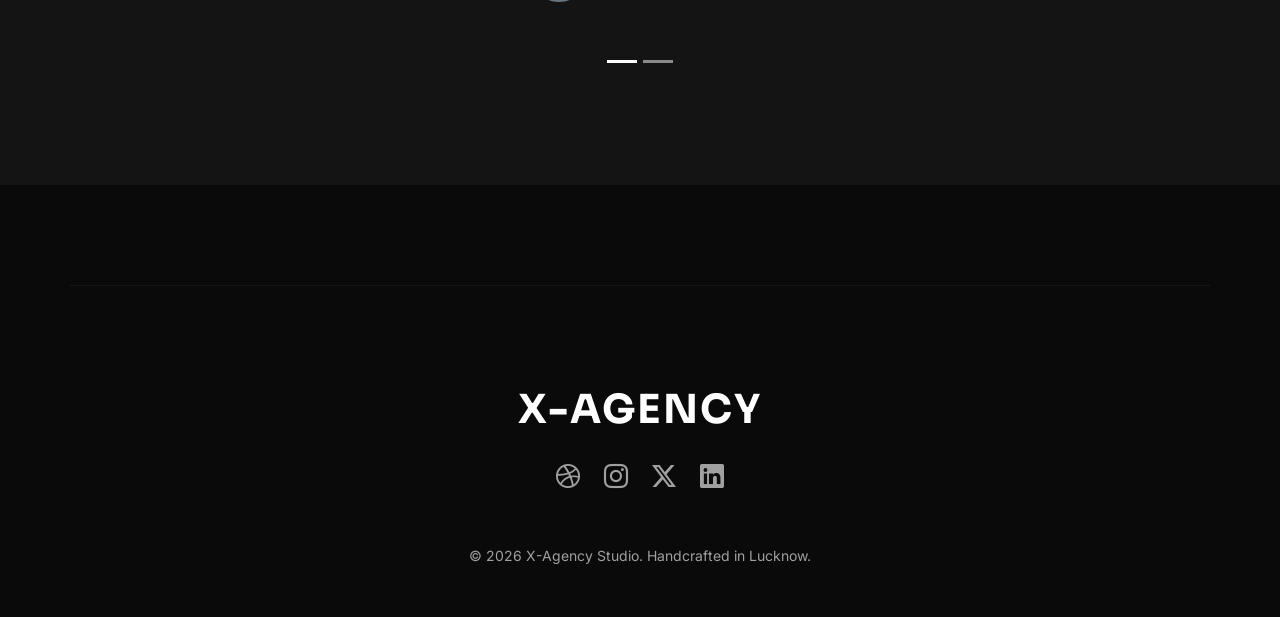
==== commit 7be61062: "fixed console issue" ====
--- a/index.html
+++ b/index.html
@@ -1,35 +1,41 @@
 <!DOCTYPE html>
 <html lang="en">
+
 <head>
     <meta charset="UTF-8">
     <meta name="viewport" content="width=device-width, initial-scale=1.0">
     <title>X-Agency | Premium Creative Studio</title>
-    
+
     <!-- Bootstrap 5 CSS (Local) -->
     <link href="assets/vendor/css/bootstrap.min.css" rel="stylesheet">
-    
+
     <!-- Google Fonts: Inter & Sora -->
-    <link href="https://fonts.googleapis.com/css2?family=Inter:wght@300;400;600&family=Sora:wght@400;700;800&display=swap" rel="stylesheet">
-    
+    <link
+        href="https://fonts.googleapis.com/css2?family=Inter:wght@300;400;600&family=Sora:wght@400;700;800&display=swap"
+        rel="stylesheet">
+
     <!-- Bootstrap Icons -->
     <link rel="stylesheet" href="https://cdn.jsdelivr.net/npm/bootstrap-icons@1.11.1/font/bootstrap-icons.css">
 
     <!-- Custom CSS (External) -->
     <link rel="stylesheet" href="assets/css/style.css">
 </head>
+
 <body>
 
     <!-- Transparent Navbar -->
     <nav class="navbar navbar-expand-lg fixed-top" id="mainNav">
         <div class="container">
             <a class="navbar-brand" href="index.html">X-AGENCY</a>
-            <button class="navbar-toggler border-0 shadow-none" type="button" data-bs-toggle="collapse" data-bs-target="#navbarNav">
+            <button class="navbar-toggler border-0 shadow-none" type="button" data-bs-toggle="collapse"
+                data-bs-target="#navbarNav">
                 <i class="bi bi-list text-white fs-1"></i>
             </button>
             <div class="collapse navbar-collapse" id="navbarNav">
                 <ul class="navbar-nav ms-auto">
                     <li class="nav-item dropdown">
-                        <a class="nav-link dropdown-toggle active" href="#" role="button" data-bs-toggle="dropdown">Home</a>
+                        <a class="nav-link dropdown-toggle active" href="#" role="button"
+                            data-bs-toggle="dropdown">Home</a>
                         <ul class="dropdown-menu">
                             <li><a class="dropdown-item" href="index.html">V1 - Modern Classic</a></li>
                             <li><a class="dropdown-item" href="index-v2.html">V2 - Bold Minimalist</a></li>
@@ -52,12 +58,15 @@
         <div class="container">
             <div class="row align-items-center">
                 <div class="col-lg-8">
-                    <div class="badge bg-dark border border-secondary px-3 py-2 rounded-pill mb-4 text-uppercase fw-bold text-dim reveal">
+                    <div
+                        class="badge bg-dark border border-secondary px-3 py-2 rounded-pill mb-4 text-uppercase fw-bold text-dim reveal">
                         <i class="bi bi-lightning-fill text-warning me-2"></i> Next-Gen Creative Agency
                     </div>
-                    <h1 class="hero-title mb-4 reveal">We Design <span class="gradient-text">Future</span> Digital Products</h1>
+                    <h1 class="hero-title mb-4 reveal">We Design <span class="gradient-text">Future</span> Digital
+                        Products</h1>
                     <p class="lead text-dim mb-5 fs-4 reveal" style="max-width: 600px;">
-                        We don't just build websites; we create a digital identity for your business that stands out in 2026.
+                        We don't just build websites, we create a digital identity for your business that stands out in
+                        2026.
                     </p>
                     <div class="d-flex flex-wrap gap-3 reveal">
                         <a href="work.html" class="btn btn-glow btn-lg">View Projects</a>
@@ -66,7 +75,8 @@
                 </div>
                 <div class="col-lg-4 d-none d-lg-block">
                     <div class="animate-floating">
-                        <div class="card-modern p-0 overflow-hidden" style="border-radius: 40px; transform: rotate(5deg);">
+                        <div class="card-modern p-0 overflow-hidden"
+                            style="border-radius: 40px; transform: rotate(5deg);">
                             <img src="assets/img/hero-v1.jpg" class="img-fluid" alt="Hero">
                         </div>
                     </div>
@@ -93,7 +103,7 @@
     </div>
 
     <!-- Stats Section -->
-    <section class="py-5">
+    <div class="py-5">
         <div class="container py-5">
             <div class="row g-4">
                 <div class="col-md-3 col-6 reveal">
@@ -122,14 +132,14 @@
                 </div>
             </div>
         </div>
-    </section>
+    </div>
 
     <!-- Services Section -->
     <section id="services" class="bg-card">
         <div class="container py-5">
             <div class="row mb-5 reveal">
                 <div class="col-lg-6">
-                    <h6 class="text-primary text-uppercase fw-bold mb-3">Our Expertise</h6>
+                    <p class="text-primary text-uppercase fw-bold mb-3">Our Expertise</p>
                     <h2 class="display-5 fw-bold">Solutions that drive impact.</h2>
                 </div>
             </div>
@@ -138,24 +148,30 @@
                     <div class="card-modern">
                         <i class="bi bi-stack icon-gradient"></i>
                         <h3>UI/UX Design</h3>
-                        <p class="text-dim">User-centric designs that can increase conversion rates by up to 200%. We focus on pixel-perfection and usability.</p>
-                        <a href="services.html" class="btn btn-link text-primary p-0 mt-3 text-decoration-none">Read More <i class="bi bi-chevron-right"></i></a>
+                        <p class="text-dim">User-centric designs that can increase conversion rates by up to 200%. We
+                            focus on pixel-perfection and usability.</p>
+                        <a href="services.html" class="btn btn-link text-primary p-0 mt-3 text-decoration-none">Read
+                            More <i class="bi bi-chevron-right"></i></a>
                     </div>
                 </div>
                 <div class="col-md-4 reveal" style="transition-delay: 0.1s;">
                     <div class="card-modern">
                         <i class="bi bi-braces icon-gradient"></i>
                         <h3>Development</h3>
-                        <p class="text-dim">Building ultra-fast, lightning-speed apps and websites using the latest Next.js and Tailwind architecture.</p>
-                        <a href="services.html" class="btn btn-link text-primary p-0 mt-3 text-decoration-none">Read More <i class="bi bi-chevron-right"></i></a>
+                        <p class="text-dim">Building ultra-fast, lightning-speed apps and websites using the latest
+                            Next.js and Tailwind architecture.</p>
+                        <a href="services.html" class="btn btn-link text-primary p-0 mt-3 text-decoration-none">Read
+                            More <i class="bi bi-chevron-right"></i></a>
                     </div>
                 </div>
                 <div class="col-md-4 reveal" style="transition-delay: 0.2s;">
                     <div class="card-modern">
                         <i class="bi bi-graph-up-arrow icon-gradient"></i>
                         <h3>SEO & Ads</h3>
-                        <p class="text-dim">Data-driven marketing campaigns with the power to rank your brand on the first page of Google.</p>
-                        <a href="services.html" class="btn btn-link text-primary p-0 mt-3 text-decoration-none">Read More <i class="bi bi-chevron-right"></i></a>
+                        <p class="text-dim">Data-driven marketing campaigns with the power to rank your brand on the
+                            first page of Google.</p>
+                        <a href="services.html" class="btn btn-link text-primary p-0 mt-3 text-decoration-none">Read
+                            More <i class="bi bi-chevron-right"></i></a>
                     </div>
                 </div>
             </div>
@@ -163,7 +179,7 @@
     </section>
 
     <!-- Work Section -->
-    <section id="work">
+    <div id="work">
         <div class="container py-5">
             <div class="row g-4">
                 <div class="col-md-6 reveal">
@@ -186,7 +202,7 @@
                 </div>
             </div>
         </div>
-    </section>
+    </div>
 
     <!-- Testimonials Slider -->
     <section class="py-5 bg-card">
@@ -196,11 +212,12 @@
                     <div class="carousel-item active">
                         <div class="text-center px-lg-5">
                             <i class="bi bi-quote fs-1 text-primary opacity-50"></i>
-                            <h2 class="display-6 fw-bold mb-4">"X-Agency transformed our digital presence. Their attention to detail is unmatched in the industry."</h2>
+                            <h2 class="display-6 fw-bold mb-4">"X-Agency transformed our digital presence. Their
+                                attention to detail is unmatched in the industry."</h2>
                             <div class="d-flex align-items-center justify-content-center mt-5">
                                 <div class="rounded-circle bg-secondary me-3" style="width: 60px; height: 60px;"></div>
                                 <div class="text-start">
-                                    <h6 class="mb-0 fw-bold">Sarah Jenkins</h6>
+                                    <p class="mb-0 fw-bold">Sarah Jenkins</p>
                                     <p class="text-dim small mb-0">Director, Future Media</p>
                                 </div>
                             </div>
@@ -209,11 +226,12 @@
                     <div class="carousel-item">
                         <div class="text-center px-lg-5">
                             <i class="bi bi-quote fs-1 text-primary opacity-50"></i>
-                            <h2 class="display-6 fw-bold mb-4">"The team delivered beyond our expectations. Our revenue increased by 40% after the launch."</h2>
+                            <h2 class="display-6 fw-bold mb-4">"The team delivered beyond our expectations. Our revenue
+                                increased by 40% after the launch."</h2>
                             <div class="d-flex align-items-center justify-content-center mt-5">
                                 <div class="rounded-circle bg-secondary me-3" style="width: 60px; height: 60px;"></div>
                                 <div class="text-start">
-                                    <h6 class="mb-0 fw-bold">Mark Thompson</h6>
+                                    <p class="mb-0 fw-bold">Mark Thompson</p>
                                     <p class="text-dim small mb-0">Founder, NeoBank</p>
                                 </div>
                             </div>
@@ -221,7 +239,8 @@
                     </div>
                 </div>
                 <div class="carousel-indicators position-relative mt-5">
-                    <button type="button" data-bs-target="#testimonialCarousel" data-bs-slide-to="0" class="active"></button>
+                    <button type="button" data-bs-target="#testimonialCarousel" data-bs-slide-to="0"
+                        class="active"></button>
                     <button type="button" data-bs-target="#testimonialCarousel" data-bs-slide-to="1"></button>
                 </div>
             </div>
@@ -245,4 +264,5 @@
     <script src="assets/vendor/js/bootstrap.bundle.min.js"></script>
     <script src="assets/js/script.js"></script>
 </body>
+
 </html>
--- a/assets/css/style.css
+++ b/assets/css/style.css
@@ -47,7 +47,7 @@
     content: "";
     position: fixed;
     top: 0; left: 0; width: 100%; height: 100%;
-    background-image: url("https://grainy-gradients.vercel.app/noise.svg");
+    background-image: url("data:image/svg+xml,%3Csvg viewBox='0 0 200 200' xmlns='http://www.w3.org/2000/svg'%3E%3Cfilter id='noiseFilter'%3E%3CfeTurbulence type='fractalNoise' baseFrequency='0.65' numOctaves='3' stitchTiles='stitch'/%3E%3C/filter%3E%3Crect width='100%25' height='100%25' filter='url(%23noiseFilter)'/%3E%3C/svg%3E");
     opacity: 0.05;
     z-index: 9999;
     pointer-events: none;
@@ -327,9 +327,9 @@
     align-items: center;
     position: relative;
     background-image: 
-        linear-gradient(rgba(0, 123, 255, 0.05) 1px, transparent 1px),
-        linear-gradient(90deg, rgba(0, 123, 255, 0.05) 1px, transparent 1px);
-    background-size: 50px 50px;
+        linear-gradient(rgba(0, 255, 204, 0.03) 1px, transparent 1px),
+        linear-gradient(90deg, rgba(0, 255, 204, 0.03) 1px, transparent 1px);
+    background-size: 60px 60px;
 }
 
 .cyber-accent {
